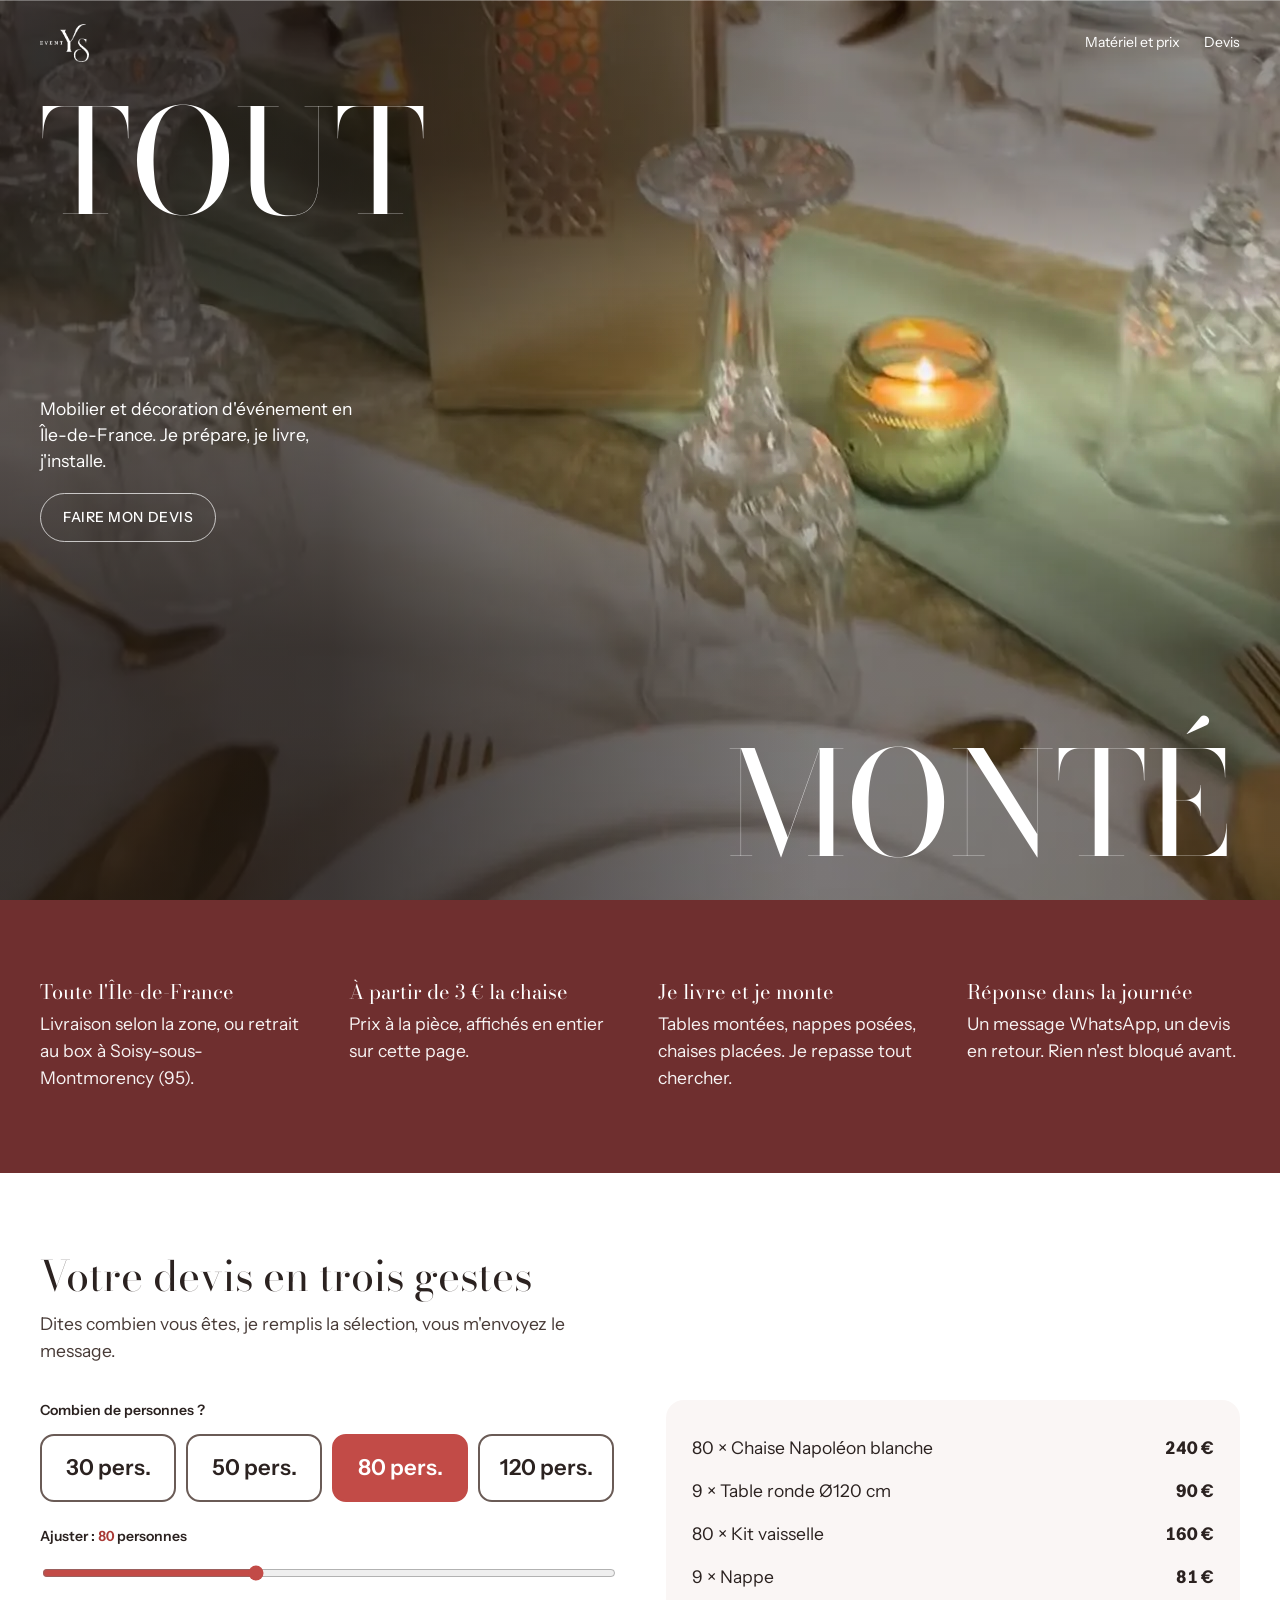
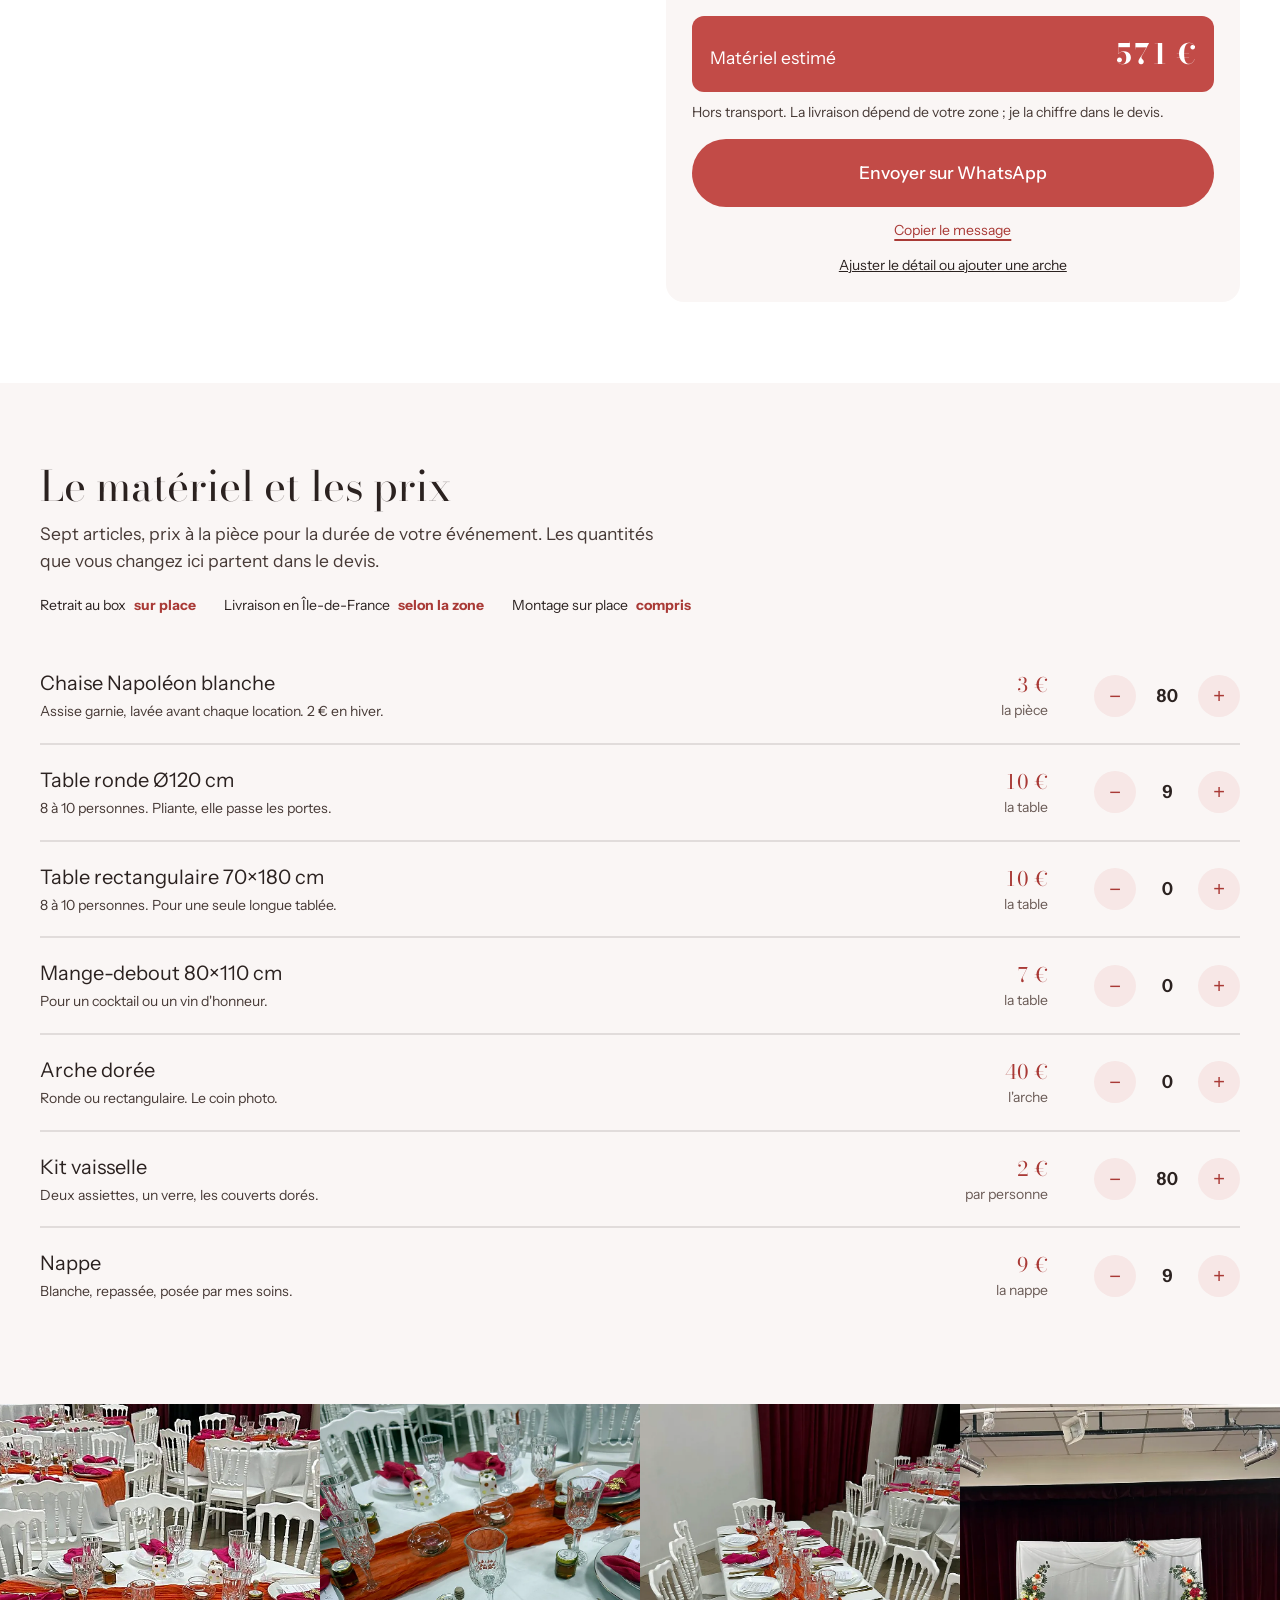
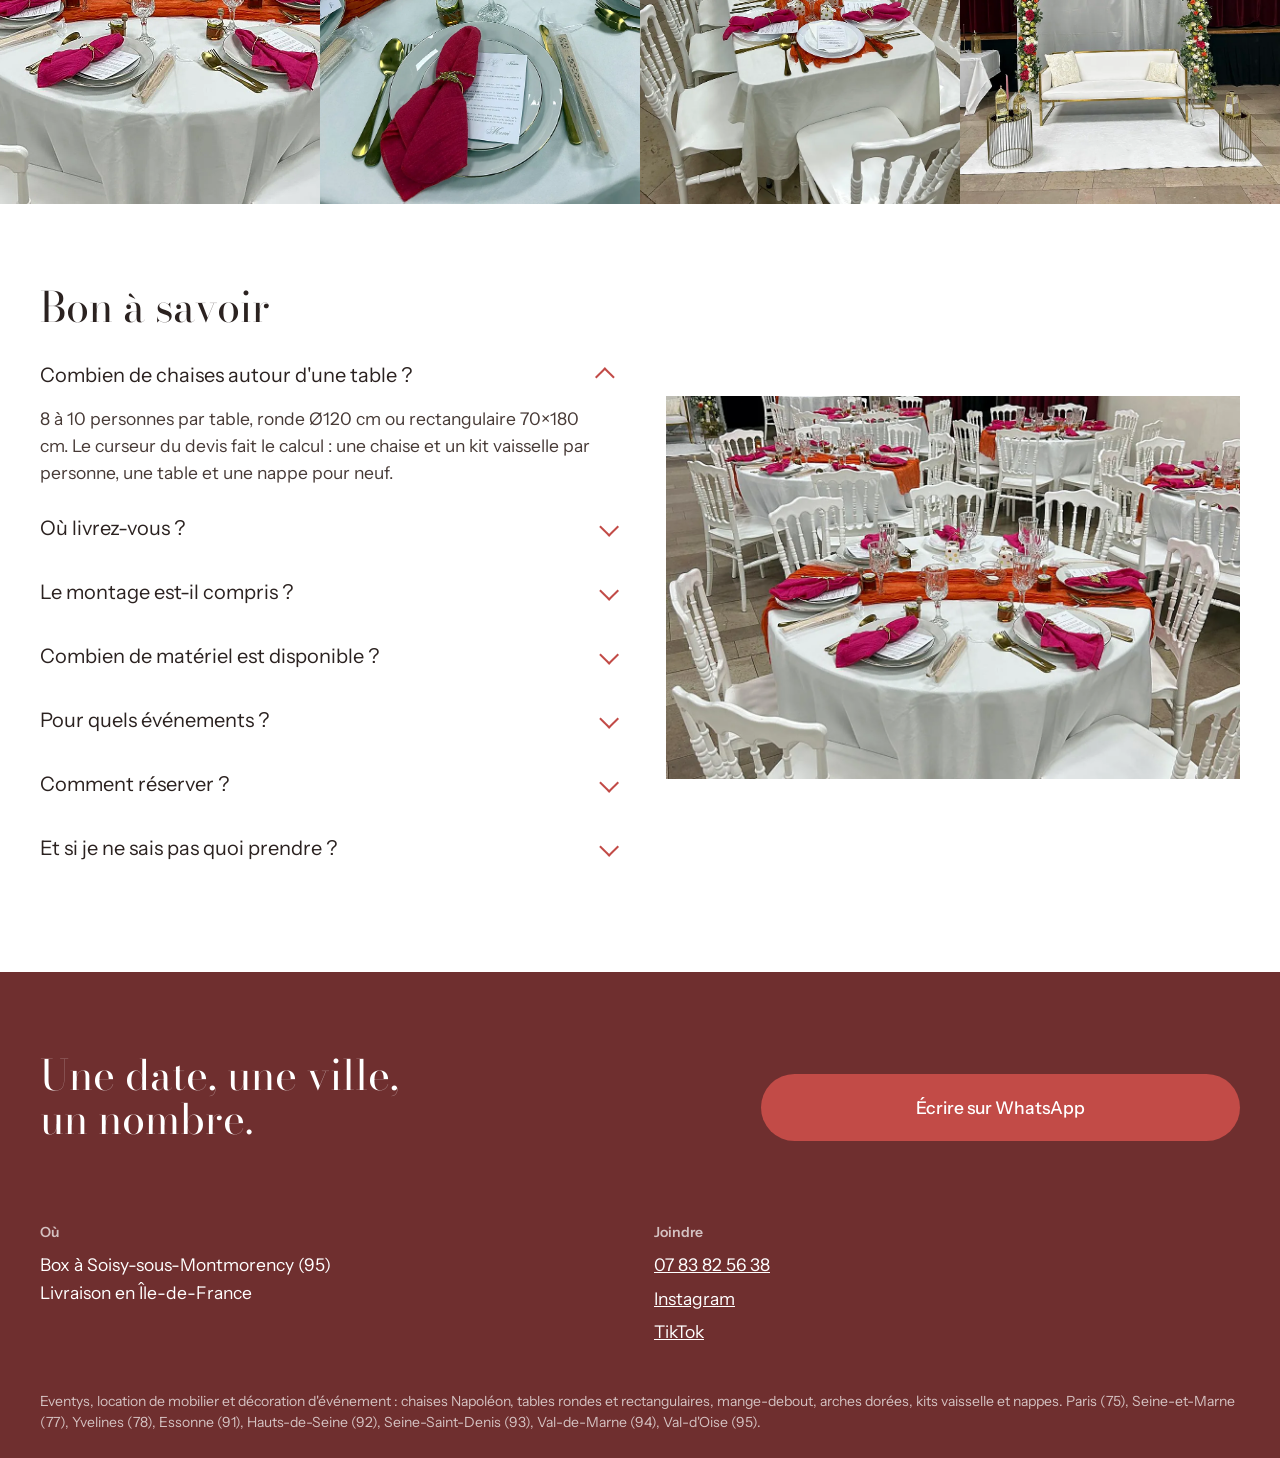
==== index.html @ 626e1d21 "Site vitrine Eventys : page unique, devis WhatsApp, referencement La page tient en six blocs : accro" ====
<!doctype html>
<html lang="fr">
<head>
<meta charset="utf-8">
<meta name="viewport" content="width=device-width, initial-scale=1, viewport-fit=cover">

<!-- ====================== RÉFÉRENCEMENT ======================
     Le titre et la description sont ce que Google affiche : le métier
     d'abord, la zone ensuite.
     L'URL du site (canonical, og:url, sitemap) est écrite par
     outils/referencement.py une fois le nom de domaine connu.
     =========================================================== -->
<title>Location de chaises, tables et arches en Île-de-France | Eventys</title>
<meta name="description" content="Chaises Napoléon dès 3 €, tables rondes et rectangulaires 10 €, arches dorées 40 €, vaisselle et nappes. Livraison, montage et reprise en Île-de-France. Devis sur WhatsApp en trois gestes.">
<meta name="robots" content="index, follow, max-image-preview:large, max-snippet:-1">
<meta name="author" content="Eventys">
<meta name="theme-color" content="#FFFFFF">
<link rel="icon" href="assets/img/logo.png">
<link rel="apple-touch-icon" href="assets/img/logo.png">

<!-- zone desservie, pour la recherche locale -->
<meta name="geo.region" content="FR-IDF">
<meta name="geo.placename" content="Soisy-sous-Montmorency, Île-de-France">

<!-- partage (WhatsApp, Instagram, Messenger) -->
<meta property="og:site_name" content="Eventys">
<meta property="og:locale" content="fr_FR">
<meta property="og:type" content="website">
<meta property="og:title" content="Location de mobilier d'événement en Île-de-France | Eventys">
<meta property="og:description" content="Chaises Napoléon dès 3 €, tables, arches dorées, vaisselle. Je prépare, je livre, j'installe.">
<meta property="og:image" content="assets/img/salle-fuchsia-1200.webp">
<meta property="og:image:width" content="1200">
<meta property="og:image:height" content="800">
<meta property="og:image:alt" content="Salle de réception dressée, tables rondes et chaises Napoléon blanches">
<meta name="twitter:card" content="summary_large_image">
<meta name="twitter:title" content="Location de mobilier d'événement en Île-de-France | Eventys">
<meta name="twitter:description" content="Chaises Napoléon dès 3 €, tables, arches dorées, vaisselle. Devis sur WhatsApp.">
<meta name="twitter:image" content="assets/img/salle-fuchsia-1200.webp">

<link rel="preconnect" href="https://fonts.googleapis.com">
<link rel="preconnect" href="https://fonts.gstatic.com" crossorigin>
<link rel="preload" as="image" href="assets/img/poster-hero-table.webp" fetchpriority="high">
<link href="https://fonts.googleapis.com/css2?family=Bodoni+Moda:ital,opsz,wght@0,6..96,400;0,6..96,500;1,6..96,400&family=Instrument+Sans:wght@400;500;600&display=swap" rel="stylesheet">
<link rel="stylesheet" href="assets/css/style.css">

<!-- ====================== DONNÉES STRUCTURÉES ======================
     C'est ce que lisent Google et les IA (ChatGPT, Perplexity, Claude)
     pour répondre « où louer des chaises en Île-de-France ».
     Tout ce qui est écrit ici est aussi visible sur la page : aucun prix
     ni aucune promesse qui n'existe pas ailleurs.
     ================================================================= -->
<script type="application/ld+json">
{
  "@context": "https://schema.org",
  "@graph": [
    {
      "@type": "LocalBusiness",
      "@id": "#eventys",
      "name": "Eventys",
      "description": "Location de mobilier et de décoration d'événement en Île-de-France : chaises Napoléon, tables rondes et rectangulaires, mange-debout, arches dorées, kits vaisselle et nappes. Livraison, montage sur place et reprise.",
      "image": "assets/img/salle-fuchsia-1200.webp",
      "logo": "assets/img/logo.png",
      "telephone": "+33783825638",
      "priceRange": "3 € - 40 €",
      "currenciesAccepted": "EUR",
      "address": {
        "@type": "PostalAddress",
        "addressLocality": "Soisy-sous-Montmorency",
        "postalCode": "95230",
        "addressRegion": "Île-de-France",
        "addressCountry": "FR"
      },
      "areaServed": [
        { "@type": "AdministrativeArea", "name": "Île-de-France" },
        { "@type": "City", "name": "Paris" },
        { "@type": "AdministrativeArea", "name": "Val-d'Oise" },
        { "@type": "AdministrativeArea", "name": "Seine-Saint-Denis" },
        { "@type": "AdministrativeArea", "name": "Hauts-de-Seine" },
        { "@type": "AdministrativeArea", "name": "Val-de-Marne" },
        { "@type": "AdministrativeArea", "name": "Seine-et-Marne" },
        { "@type": "AdministrativeArea", "name": "Yvelines" },
        { "@type": "AdministrativeArea", "name": "Essonne" }
      ],
      "sameAs": [
        "https://www.instagram.com/eventys.paris/",
        "https://www.tiktok.com/@eventys.paris"
      ],
      "makesOffer": [
        { "@type": "Offer", "businessFunction": "http://purl.org/goodrelations/v1#LeaseOut",
          "itemOffered": { "@type": "Product", "name": "Chaise Napoléon blanche" },
          "price": "3", "priceCurrency": "EUR",
          "description": "Prix à la pièce pour la durée de l'événement. 2 € en hiver." },
        { "@type": "Offer", "businessFunction": "http://purl.org/goodrelations/v1#LeaseOut",
          "itemOffered": { "@type": "Product", "name": "Table ronde Ø120 cm, 8 à 10 personnes" },
          "price": "10", "priceCurrency": "EUR" },
        { "@type": "Offer", "businessFunction": "http://purl.org/goodrelations/v1#LeaseOut",
          "itemOffered": { "@type": "Product", "name": "Table rectangulaire 70x180 cm, 8 à 10 personnes" },
          "price": "10", "priceCurrency": "EUR" },
        { "@type": "Offer", "businessFunction": "http://purl.org/goodrelations/v1#LeaseOut",
          "itemOffered": { "@type": "Product", "name": "Mange-debout 80x110 cm" },
          "price": "7", "priceCurrency": "EUR" },
        { "@type": "Offer", "businessFunction": "http://purl.org/goodrelations/v1#LeaseOut",
          "itemOffered": { "@type": "Product", "name": "Arche dorée, ronde ou rectangulaire" },
          "price": "40", "priceCurrency": "EUR" },
        { "@type": "Offer", "businessFunction": "http://purl.org/goodrelations/v1#LeaseOut",
          "itemOffered": { "@type": "Product", "name": "Kit vaisselle : deux assiettes, un verre, les couverts dorés" },
          "price": "2", "priceCurrency": "EUR", "description": "Par personne." },
        { "@type": "Offer", "businessFunction": "http://purl.org/goodrelations/v1#LeaseOut",
          "itemOffered": { "@type": "Product", "name": "Nappe blanche" },
          "price": "9", "priceCurrency": "EUR" }
      ]
    },
    {
      "@type": "Service",
      "name": "Location de mobilier d'événement avec livraison et montage",
      "serviceType": "Location de mobilier et décoration d'événement",
      "provider": { "@id": "#eventys" },
      "areaServed": { "@type": "AdministrativeArea", "name": "Île-de-France" },
      "audience": { "@type": "Audience", "audienceType": "Particuliers organisant un mariage, un anniversaire, des fiançailles, un baptême, un iftar ou une fête de famille" }
    },
    {
      "@type": "FAQPage",
      "mainEntity": [
        { "@type": "Question", "name": "Combien de chaises autour d'une table ?",
          "acceptedAnswer": { "@type": "Answer", "text": "8 à 10 personnes par table, ronde Ø120 cm ou rectangulaire 70x180 cm. Le curseur du devis fait le calcul : une chaise et un kit vaisselle par personne, une table et une nappe pour neuf." } },
        { "@type": "Question", "name": "Où livrez-vous ?",
          "acceptedAnswer": { "@type": "Answer", "text": "Dans toute l'Île-de-France : Paris (75), Seine-et-Marne (77), Yvelines (78), Essonne (91), Hauts-de-Seine (92), Seine-Saint-Denis (93), Val-de-Marne (94) et Val-d'Oise (95). Le tarif dépend de la zone et il est chiffré dans le devis. Le retrait est aussi possible au box, à Soisy-sous-Montmorency (95)." } },
        { "@type": "Question", "name": "Le montage est-il compris ?",
          "acceptedAnswer": { "@type": "Answer", "text": "Oui. Les tables sont montées, les nappes posées, les chaises placées. Je repasse tout chercher après l'événement." } },
        { "@type": "Question", "name": "Combien de matériel est disponible ?",
          "acceptedAnswer": { "@type": "Answer", "text": "100 chaises Napoléon blanches, 10 tables rectangulaires, 8 tables rondes, 2 arches dorées et 75 kits vaisselle." } },
        { "@type": "Question", "name": "Comment réserver ?",
          "acceptedAnswer": { "@type": "Answer", "text": "Vous composez votre sélection sur cette page, vous l'envoyez sur WhatsApp avec votre date et votre ville, et je renvoie le devis. Rien n'est bloqué avant votre accord." } },
        { "@type": "Question", "name": "Pour quels événements ?",
          "acceptedAnswer": { "@type": "Answer", "text": "Mariages, fiançailles, anniversaires, baptêmes, iftar du Ramadan et Aïd, repas de Noël et fêtes de famille." } },
        { "@type": "Question", "name": "Et si je ne sais pas quoi prendre ?",
          "acceptedAnswer": { "@type": "Answer", "text": "Donnez le nombre de personnes et la date : j'ajuste la sélection avec vous sur WhatsApp." } }
      ]
    }
  ]
}
</script>
</head>
<body>

<a class="saute" href="#devis">Aller au devis</a>

<!-- ======================= BARRE HAUTE ======================= -->
<header class="barre-haute" id="barre-haute">
  <a class="barre-haute__logo" href="#accueil"><img src="assets/img/logo.png" alt="Eventys" width="92" height="39"></a>
  <nav aria-label="Principale">
    <a href="#materiel">Matériel et prix</a>
  </nav>
  <a class="bouton bouton--petit" href="#devis">Mon devis</a>
</header>

<!-- ======================= 1. ACCROCHE ======================= -->
<section class="hero" id="accueil">
  <video class="hero__media" autoplay muted loop playsinline preload="metadata"
         poster="assets/img/poster-hero-table.webp"></video>
  <div class="hero__scrim" aria-hidden="true"></div>

  <nav class="hero__nav" aria-label="Raccourcis">
    <img class="hero__logo" src="assets/img/logo.png" alt="Eventys" width="110" height="46">
    <a href="#materiel">Matériel et prix</a>
    <a href="#devis">Devis</a>
  </nav>

  <h1 class="hero__title">
    <span class="masque"><span class="masque__l" style="--d:0ms">TOUT</span></span>
    <span class="masque"><span class="masque__l" style="--d:110ms">MONTÉ</span></span>
    <span class="lu-seul">Location de chaises, tables et arches pour votre événement en Île-de-France</span>
  </h1>

  <div class="hero__dit">
    <p>Mobilier et décoration d'événement en Île-de-France.
      Je prépare, je livre, j'installe.</p>
    <a class="bouton bouton--fin" href="#devis">Faire mon devis</a>
  </div>
</section>

<main>

<!-- ======================= 2. L'ESSENTIEL =======================
     Ce qui est écrit ici en dur est ce que lisent les robots qui
     n'exécutent pas le JavaScript (c'est le cas de plusieurs robots
     d'IA). app.js le réécrit à l'identique depuis donnees.js.
     ============================================================== -->
<section class="essentiel" aria-label="L'essentiel">
  <ul id="essentiel">
    <li class="entre"><h2>Toute l'Île-de-France</h2><p>Livraison selon la zone, ou retrait au box à Soisy-sous-Montmorency (95).</p></li>
    <li class="entre"><h2>À partir de 3 € la chaise</h2><p>Prix à la pièce, affichés en entier sur cette page.</p></li>
    <li class="entre"><h2>Je livre et je monte</h2><p>Tables montées, nappes posées, chaises placées. Je repasse tout chercher.</p></li>
    <li class="entre"><h2>Réponse dans la journée</h2><p>Un message WhatsApp, un devis en retour. Rien n'est bloqué avant.</p></li>
  </ul>
</section>

<!-- ======================= 3. LE DEVIS ======================= -->
<section class="devis" id="devis">
  <div class="devis__tete">
    <h2>Votre devis en trois gestes</h2>
    <p>Dites combien vous êtes, je remplis la sélection, vous m'envoyez le message.</p>
  </div>

  <div class="devis__corps">
    <div class="devis__geste">
      <span class="label">Combien de personnes&nbsp;?</span>
      <div class="tailles" id="tailles"></div>
      <label class="curseur" for="invites">
        Ajuster&nbsp;: <output id="invites-valeur">80</output> personnes
        <input type="range" id="invites" min="10" max="200" step="5" value="80">
      </label>
    </div>

    <div class="devis__recap">
      <ul class="recap__lignes" id="recap-lignes"></ul>
      <div class="recap__total">
        <span>Matériel estimé</span>
        <strong id="total">0 €</strong>
      </div>
      <p class="recap__note">Hors transport. La livraison dépend de votre zone&nbsp;;
        je la chiffre dans le devis.</p>
      <a class="bouton bouton--wa" id="envoyer" href="#" target="_blank" rel="noopener">Envoyer sur WhatsApp</a>
      <button type="button" class="lien lien--centre" id="copier" hidden>Copier le message</button>
      <p class="devis__ajuster"><a href="#materiel">Ajuster le détail ou ajouter une arche</a></p>
    </div>
  </div>
</section>

<!-- ======================= 4. MATÉRIEL ET PRIX ======================= -->
<section class="materiel" id="materiel">
  <div class="materiel__tete">
    <h2>Le matériel et les prix</h2>
    <p>Sept articles, prix à la pièce pour la durée de votre événement.
      Les quantités que vous changez ici partent dans le devis.</p>
    <ul class="services" id="services">
      <li><span>Retrait au box</span><b>sur place</b></li>
      <li><span>Livraison en Île-de-France</span><b>selon la zone</b></li>
      <li><span>Montage sur place</span><b>compris</b></li>
    </ul>
  </div>

  <ul class="liste" id="liste-materiel">
    <li class="ligne entre"><span class="ligne__nom">Chaise Napoléon blanche<i>Assise garnie, lavée avant chaque location. 2 € en hiver.</i></span><span class="ligne__prix">3 €<i>la pièce</i></span></li>
    <li class="ligne entre"><span class="ligne__nom">Table ronde Ø120 cm<i>8 à 10 personnes. Pliante, elle passe les portes.</i></span><span class="ligne__prix">10 €<i>la table</i></span></li>
    <li class="ligne entre"><span class="ligne__nom">Table rectangulaire 70×180 cm<i>8 à 10 personnes. Pour une seule longue tablée.</i></span><span class="ligne__prix">10 €<i>la table</i></span></li>
    <li class="ligne entre"><span class="ligne__nom">Mange-debout 80×110 cm<i>Pour un cocktail ou un vin d'honneur.</i></span><span class="ligne__prix">7 €<i>la table</i></span></li>
    <li class="ligne entre"><span class="ligne__nom">Arche dorée<i>Ronde ou rectangulaire. Le coin photo.</i></span><span class="ligne__prix">40 €<i>l'arche</i></span></li>
    <li class="ligne entre"><span class="ligne__nom">Kit vaisselle<i>Deux assiettes, un verre, les couverts dorés.</i></span><span class="ligne__prix">2 €<i>par personne</i></span></li>
    <li class="ligne entre"><span class="ligne__nom">Nappe<i>Blanche, repassée, posée par mes soins.</i></span><span class="ligne__prix">9 €<i>la nappe</i></span></li>
  </ul>
</section>

<!-- ======================= 5. LA BANDE ======================= -->
<section class="bande" aria-label="Le matériel en situation">
  <div class="bande__images" id="bande"><!-- rempli par app.js --></div>
</section>

<!-- ======================= 6. BON À SAVOIR ======================= -->
<section class="questions" id="questions">
  <div class="questions__texte">
    <h2>Bon à savoir</h2>
    <div class="accordeon">
      <details open>
        <summary>Combien de chaises autour d'une table&nbsp;?</summary>
        <p>8 à 10 personnes par table, ronde Ø120 cm ou rectangulaire 70×180 cm.
          Le curseur du devis fait le calcul&nbsp;: une chaise et un kit vaisselle
          par personne, une table et une nappe pour neuf.</p>
      </details>
      <details>
        <summary>Où livrez-vous&nbsp;?</summary>
        <p>Dans toute l'Île-de-France&nbsp;: Paris (75), Seine-et-Marne (77),
          Yvelines (78), Essonne (91), Hauts-de-Seine (92), Seine-Saint-Denis (93),
          Val-de-Marne (94) et Val-d'Oise (95). Le tarif dépend de la zone, je le
          chiffre dans le devis. Vous pouvez aussi venir chercher au box, à
          Soisy-sous-Montmorency (95).</p>
      </details>
      <details>
        <summary>Le montage est-il compris&nbsp;?</summary>
        <p>Oui. Tables montées, nappes posées, chaises placées. Je repasse tout
          chercher après l'événement.</p>
      </details>
      <details>
        <summary>Combien de matériel est disponible&nbsp;?</summary>
        <p>100 chaises Napoléon blanches, 10 tables rectangulaires, 8 tables
          rondes, 2 arches dorées et 75 kits vaisselle.</p>
      </details>
      <details>
        <summary>Pour quels événements&nbsp;?</summary>
        <p>Mariages, fiançailles, anniversaires, baptêmes, iftar du Ramadan et
          Aïd, repas de Noël et fêtes de famille.</p>
      </details>
      <details>
        <summary>Comment réserver&nbsp;?</summary>
        <p>Vous composez votre sélection sur cette page, vous l'envoyez sur
          WhatsApp avec votre date et votre ville, et je renvoie le devis. Rien
          n'est bloqué avant votre accord.</p>
      </details>
      <details>
        <summary>Et si je ne sais pas quoi prendre&nbsp;?</summary>
        <p>Donnez-moi le nombre de personnes et la date&nbsp;: j'ajuste avec vous
          sur WhatsApp.</p>
      </details>
    </div>
  </div>

  <img class="questions__photo" src="assets/img/salle-fuchsia-1200.webp"
       alt="Salle de réception entièrement dressée, tables rondes et chaises Napoléon"
       loading="lazy" width="1200" height="800">
</section>

</main>

<!-- ======================= 7. CONTACT ======================= -->
<footer class="pied" id="contact">
  <div class="pied__mot">
    <h2>Une date, une ville, un nombre.</h2>
    <a class="bouton bouton--wa" id="wa-pied" href="#" target="_blank" rel="noopener">Écrire sur WhatsApp</a>
  </div>

  <div class="pied__infos">
    <div>
      <span>Où</span>
      <p>Box à Soisy-sous-Montmorency (95)<br>Livraison en Île-de-France</p>
    </div>
    <div>
      <span>Joindre</span>
      <a href="tel:+33783825638">07 83 82 56 38</a>
      <a href="https://www.instagram.com/eventys.paris/" target="_blank" rel="noopener">Instagram</a>
      <a href="https://www.tiktok.com/@eventys.paris" target="_blank" rel="noopener">TikTok</a>
    </div>
  </div>

  <p class="pied__legal">Eventys, location de mobilier et décoration d'événement&nbsp;:
    chaises Napoléon, tables rondes et rectangulaires, mange-debout, arches dorées,
    kits vaisselle et nappes. Paris (75), Seine-et-Marne (77), Yvelines (78),
    Essonne (91), Hauts-de-Seine (92), Seine-Saint-Denis (93), Val-de-Marne (94),
    Val-d'Oise (95).</p>
</footer>

<script src="assets/js/donnees.js"></script>
<script src="assets/js/app.js"></script>
</body>
</html>
---- assets/css/style.css ----
/* =====================================================================
   EVENTYS — feuille de style unique.

   Charte reprise des affiches de Yanis : crème, bordeaux, rouge
   terracotta, titres en Didone (Bodoni Moda à l'écran, équivalent du
   Bodoni MT des vidéos).

   Refonte du 2026-10-22, après audit : cinq photos sur toute la page,
   un seul espacement de section, trois tailles de titre rapprochées,
   une seule liste de prix. Pas d'ombre, pas de coins arrondis, pas de
   filet, pas de dégradé (sauf le voile de l'accroche).
   ===================================================================== */

:root {
  /* Fond blanc franc, et l'accent pris sur le logo (le Y terracotta,
     #BF5755) plutôt que sur le bordeaux sombre : la page est plus claire
     et la couleur plus vive. Le bordeaux reste pour les deux bandes
     pleines, qui tiennent la page aux deux bouts. */
  --creme:      #FFFFFF;
  --creme-2:    #FAF6F5;
  --bordeaux:   #6F2F2F;
  --accent:     #C24B47;
  --accent-2:   #A93A36;
  --rouge:      #BF5755;
  --encre:      #2B2220;
  --encre-2:    #473A36;   /* texte secondaire, mais lisible */
  --encre-doux: #6A5B56;   /* étiquettes seulement */

  --marge: clamp(16px, 4vw, 40px);
  --bloc: clamp(56px, 9vh, 104px);   /* le SEUL espacement de section */
  --large: 1360px;

  --t1: clamp(3.6rem, 15vw, 9rem);    /* le titre de l'accroche */
  --t2: clamp(1.9rem, 3.4vw, 2.6rem); /* les titres de section */
  --t3: 1.25rem;                      /* sous-titres, noms d'article */
  --t4: 1.09375rem;                   /* le texte courant (17,5 px) */
  --t5: 0.875rem;                     /* légendes et étiquettes */

  --titre: "Bodoni Moda", "Bodoni MT", Didot, "Times New Roman", serif;
  --texte: "Instrument Sans", "Segoe UI", system-ui, sans-serif;
}

* { box-sizing: border-box; }

html { scroll-behavior: smooth; scroll-padding-top: 84px; }
@media (prefers-reduced-motion: reduce) { html { scroll-behavior: auto; } }

body {
  margin: 0;
  background: var(--creme);
  color: var(--encre);
  font-family: var(--texte);
  font-size: var(--t4);
  line-height: 1.55;
  -webkit-font-smoothing: antialiased;
  overflow-x: hidden;
}

h1, h2, h3 { font-family: var(--titre); font-weight: 400; margin: 0; }
h2 { font-size: var(--t2); line-height: 1.06; }
p { margin: 0 0 1em; }
img, video { display: block; max-width: 100%; }
a { color: inherit; }

.saute {
  position: absolute; left: -999px; top: 0; z-index: 99;
  background: var(--bordeaux); color: var(--creme); padding: 12px 18px;
}
.saute:focus { left: 0; }

/* lu par les lecteurs d'écran et les moteurs, invisible à l'œil :
   sert à dire en clair ce que le grand titre dit en deux mots. */
.lu-seul {
  position: absolute; width: 1px; height: 1px;  /* taste-skill-ignore : ce n'est pas un filet, c'est du texte cache */
  margin: -1px; padding: 0; border: 0;
  overflow: hidden; clip-path: inset(50%); white-space: nowrap;
}
:focus-visible { outline: 3px solid var(--rouge); outline-offset: 3px; }

/* ---------- briques communes ---------- */
.bouton {
  display: inline-block;
  background: var(--accent); color: #fff;
  font-family: var(--texte); font-size: var(--t4); font-weight: 500;
  padding: 16px 28px; border-radius: 999px;
  text-decoration: none; border: 0; cursor: pointer;
  transition: background .25s ease, transform .25s ease;
}
.bouton:hover { background: var(--accent-2); transform: translateY(-2px); }
.bouton--petit { padding: 11px 18px; font-size: var(--t5); }
/* sur la photo de l'accroche : un contour fin plutôt qu'un bloc plein */
.bouton--fin {
  background: transparent;
  border-radius: 999px;
  color: #fff;
  border: 1px solid rgba(255, 255, 255, .7);
  padding: 13px 22px;
  font-size: var(--t5);
  letter-spacing: .04em;
  text-transform: uppercase;
}
.bouton--fin:hover { background: #fff; color: var(--encre); border-color: #fff; }
.bouton--wa { display: block; width: 100%; text-align: center; padding: 20px 26px; }

.lien {
  background: none; border: 0; padding: 0;
  font-family: var(--texte); font-size: var(--t5); color: var(--accent-2);
  text-decoration: underline; text-underline-offset: 4px;
  text-decoration-thickness: 2px; cursor: pointer;
}
.lien:hover { color: var(--accent); }
.lien--centre { display: block; margin: 14px auto 0; }

.carre {
  width: 48px; height: 48px; flex: 0 0 48px;
  background: var(--accent); color: #fff;
  border: 0; font-size: var(--t3); cursor: pointer;
  transition: background .2s ease;
}
.carre:hover { background: var(--accent-2); }

.label {
  display: block; font-size: var(--t5); font-weight: 600;
  margin-bottom: 12px;
}

/* entrées au défilement */
.entre { opacity: 0; transform: translateY(14px); transition: opacity .6s ease, transform .6s ease; }
.est-entre { opacity: 1; transform: none; }
@media (prefers-reduced-motion: reduce) {
  .entre { opacity: 1; transform: none; transition: none; }
}
body.tout-visible .entre { opacity: 1; transform: none; transition: none; }

/* =====================================================================
   BARRE HAUTE
   ===================================================================== */
.barre-haute {
  position: fixed; top: 0; left: 0; right: 0; z-index: 50;
  display: flex; align-items: center; gap: 24px;
  padding: 12px var(--marge);
  background: var(--creme);
  transform: translateY(-100%);
  transition: transform .4s ease;
}
.barre-haute.est-visible { transform: none; }
.barre-haute__logo { margin-right: auto; display: block; }
.barre-haute__logo img { height: 32px; width: auto; }
.barre-haute nav a { font-size: var(--t5); text-decoration: none; }
.barre-haute nav a:hover { color: var(--accent-2); text-decoration: underline; text-underline-offset: 5px; }

/* =====================================================================
   1. ACCROCHE
   ===================================================================== */
.hero {
  position: relative;
  height: 100svh;
  display: grid;
  grid-template-rows: auto 1fr auto;
  padding: 24px var(--marge);
  overflow: hidden;
  color: #fff;
}
/* La vidéo est plus haute que l'accroche : c'est cette réserve qui lui
   permet de glisser sans jamais découvrir le bas du cadre (la barre grise
   qu'on voyait en défilant). */
.hero__media {
  position: absolute; left: 0; right: 0; top: -9%;
  width: 100%; height: 118%;
  object-fit: cover;
  transform: translateY(calc(var(--glisse, 0px) * -1));
  z-index: 0;
}
.hero__scrim {
  position: absolute; inset: 0; z-index: 1;
  /* taste-skill-ignore : voile neutre sous le titre, seule exception admise */
  background:
    linear-gradient(to right, rgba(18,12,11,.62) 0 26%, rgba(18,12,11,0) 64%), /* taste-skill-ignore */
    linear-gradient(to bottom, rgba(18,12,11,.42) 0 18%, rgba(18,12,11,0) 42%), /* taste-skill-ignore */
    linear-gradient(to top, rgba(18,12,11,.5) 0 28%, rgba(18,12,11,0) 56%); /* taste-skill-ignore */
}
.hero__nav, .hero__dit { position: relative; z-index: 2; }

.hero__nav {
  grid-row: 1;
  display: flex; align-items: center; gap: 24px;
  justify-content: flex-end;
  font-size: var(--t5);
}
.hero__nav a { text-decoration: none; }
.hero__nav a:hover { text-decoration: underline; text-underline-offset: 5px; }
.hero__logo { height: 38px; width: auto; margin-right: auto; flex: 0 0 auto; filter: brightness(0) invert(1); }

/* le titre occupe la hauteur de l'accroche : une ligne en haut, une en bas */
.hero__title {
  position: absolute;
  inset: 24px var(--marge);
  z-index: 2;
  display: grid; grid-template-rows: auto 1fr auto;
  margin: 0;
  font-size: var(--t1); line-height: .9;
  pointer-events: none;
}
.masque {
  display: block;
  overflow: hidden;      /* c'est lui qui masque la ligne avant qu'elle monte */
  font-size: var(--t1); line-height: 1;
  /* sans cette marge intérieure, le masque coupe l'accent de MONTÉ */
  padding-top: .14em; margin-top: -.14em;
  font-family: var(--titre);
}
.masque:nth-of-type(1) { grid-row: 1; align-self: start; margin-top: 46px; }
.masque:nth-of-type(2) { grid-row: 3; justify-self: end; padding-right: .06em; }
.masque__l {
  display: block;
  transform: translateY(105%);
  transition: transform .9s cubic-bezier(.16,.84,.24,1);
  transition-delay: var(--d, 0ms);
}
.pret .masque__l { transform: translateY(0); }
@media (prefers-reduced-motion: reduce) { .masque__l { transform: none; transition: none; } }

/* pas de cadre sur la photo : le texte s'appuie sur le voile du bord gauche,
   qui descend du haut vers le bas de l'image. */
.hero__dit {
  grid-row: 2; align-self: center;
  justify-self: start;
  max-width: 27ch;
}
.hero__dit p { font-size: var(--t4); line-height: 1.5; margin-bottom: 18px; }
.hero__dit strong { font-weight: 600; }

@media (max-width: 899px) {
  /* sur téléphone le texte passe en bas, sur la nappe blanche :
     le voile du bas doit être nettement plus appuyé. */
  .hero__scrim {
    background:
      linear-gradient(to top, rgba(18,12,11,.72) 0 34%, rgba(18,12,11,0) 62%), /* taste-skill-ignore */
      linear-gradient(to bottom, rgba(18,12,11,.46) 0 20%, rgba(18,12,11,0) 46%); /* taste-skill-ignore */
  }
  /* sur téléphone, le titre reste d'un bloc, dans le flux, au-dessus du texte */
  .hero {
    height: auto; min-height: 100svh; padding-bottom: 32px;
    display: flex; flex-direction: column;
  }
  .hero__dit { margin-top: auto; }
  .hero__title {
    position: static; display: block; margin: 36px 0 0;
    font-size: var(--t1);
  }
  .masque:nth-of-type(1) { margin-top: 0; }
  .masque:nth-of-type(2) { justify-self: start; padding-right: 0; }
  .hero__dit { max-width: 100%; align-self: end; }
  .hero__nav { gap: 14px; }
  .hero__logo { height: 28px; }
}

/* =====================================================================
   2. L'ESSENTIEL
   ===================================================================== */
.essentiel {
  background: var(--bordeaux); color: var(--creme);
  padding: var(--bloc) var(--marge);
}
.essentiel ul {
  list-style: none; margin: 0 auto; padding: 0;
  max-width: var(--large);
  display: grid; grid-template-columns: repeat(4, 1fr); gap: 36px;
}
.essentiel h2 { font-size: var(--t3); margin-bottom: 8px; }
.essentiel p { font-size: var(--t4); margin: 0; opacity: .94; }

@media (max-width: 899px) { .essentiel ul { grid-template-columns: 1fr 1fr; gap: 26px; } }
@media (max-width: 559px) { .essentiel ul { grid-template-columns: 1fr; gap: 20px; } }

/* =====================================================================
   3. LE DEVIS — trois gestes, en haut de page
   ===================================================================== */
.devis { padding: var(--bloc) var(--marge); }
.devis__tete { max-width: var(--large); margin: 0 auto 36px; }
.devis__tete p { color: var(--encre-2); max-width: 46ch; margin: 12px 0 0; }

.devis__corps {
  max-width: var(--large); margin: 0 auto;
  display: grid; grid-template-columns: 1fr 1fr; gap: clamp(28px, 4vw, 64px);
  align-items: start;
}

.tailles { display: grid; grid-template-columns: repeat(4, 1fr); gap: 10px; }
.taille {
  background: transparent; border: 2px solid var(--encre-doux); color: var(--encre);
  border-radius: 14px;
  font-family: var(--texte); font-size: 1.375rem; font-weight: 600; line-height: 1.1;
  padding: 20px 8px; cursor: pointer;
  transition: background .2s ease, border-color .2s ease, color .2s ease;
}
.taille:hover { border-color: var(--accent); }
.taille.est-choisi { background: var(--accent); border-color: var(--accent); color: #fff; }

.curseur { display: block; margin-top: 24px; font-size: var(--t5); font-weight: 600; }
.curseur output { font-variant-numeric: tabular-nums; color: var(--accent-2); }
.curseur input[type="range"] {
  display: block; width: 100%; margin-top: 10px;
  accent-color: var(--accent); height: 32px;
}

.devis__recap { background: var(--creme-2); border-radius: 18px; padding: 26px; }
.recap__lignes { list-style: none; margin: 0 0 18px; padding: 0; }
.recap__lignes li {
  display: flex; justify-content: space-between; gap: 16px;
  padding: 8px 0; font-size: var(--t4);
}
.recap__lignes b { font-variant-numeric: tabular-nums; white-space: nowrap; }
.recap__vide { color: var(--encre-2); }
.recap__total {
  display: flex; justify-content: space-between; align-items: baseline;
  background: var(--accent); color: #fff; padding: 16px 18px; border-radius: 12px;
}
.recap__total strong { font-family: var(--titre); font-size: 1.75rem; font-variant-numeric: tabular-nums; }
.recap__note { font-size: var(--t5); color: var(--encre-2); margin: 10px 0 16px; }
.devis__ajuster { margin: 16px 0 0; font-size: var(--t5); text-align: center; }

@media (max-width: 899px) {
  .devis__corps { grid-template-columns: 1fr; }
  .tailles { grid-template-columns: 1fr 1fr; }
}

/* =====================================================================
   4. MATÉRIEL ET PRIX — la seule liste de la page
   ===================================================================== */
.materiel { padding: var(--bloc) var(--marge); background: var(--creme-2); }
.materiel__tete { max-width: var(--large); margin: 0 auto 32px; }
.materiel__tete p { color: var(--encre-2); max-width: 52ch; margin: 12px 0 20px; }

.services {
  list-style: none; margin: 0; padding: 0;
  display: flex; flex-wrap: wrap; gap: 8px 28px;
}
.services li { display: flex; gap: 8px; font-size: var(--t5); }
.services b { color: var(--accent-2); }

.liste { list-style: none; margin: 0 auto; padding: 0; max-width: var(--large); }
.ligne {
  display: grid;
  grid-template-columns: 1fr auto 168px;
  gap: 24px; align-items: center;
  padding: 20px 0;
}
.ligne + .ligne { border-top: 2px solid rgba(43, 34, 32, .12); } /* taste-skill-ignore : séparateur de tableau de prix */
.ligne__nom { font-size: var(--t3); }
.ligne__nom i {
  display: block; font-style: normal; font-size: var(--t5);
  color: var(--encre-2); margin-top: 2px;
}
.ligne__prix {
  font-family: var(--titre); font-size: var(--t3); color: var(--accent-2);
  font-variant-numeric: tabular-nums; text-align: right; white-space: nowrap;
}
.ligne__prix i {
  display: block; font-family: var(--texte); font-style: normal;
  font-size: var(--t5); color: var(--encre-doux);
}
.compteur { display: flex; align-items: center; gap: 4px; justify-content: flex-end; }
/* deux ronds doux, et le chiffre posé entre les deux, sans case */
.rond {
  width: 42px; height: 42px; flex: 0 0 42px;
  border: 0; border-radius: 50%;
  background: #F7E7E6; color: var(--accent-2);
  font-size: 1.25rem; line-height: 1; cursor: pointer;
  transition: background .2s ease, color .2s ease;
}
.rond:hover { background: var(--accent); color: #fff; }
.compteur input {
  width: 54px; height: 42px; text-align: center;
  border: 0; background: transparent;
  font-family: var(--texte); font-size: 1.125rem; font-weight: 600;
  color: var(--encre); font-variant-numeric: tabular-nums;
  appearance: textfield; -moz-appearance: textfield;
}
.compteur input::-webkit-outer-spin-button,
.compteur input::-webkit-inner-spin-button { appearance: none; margin: 0; }

@media (max-width: 699px) {
  .ligne { grid-template-columns: 1fr auto; gap: 12px 16px; }
  .compteur { grid-column: 1 / -1; justify-content: flex-start; }
}

/* =====================================================================
   5. LA BANDE — quatre images au même format, bord à bord
   ===================================================================== */
.bande__images { display: grid; grid-template-columns: repeat(4, 1fr); }
.tuile { position: relative; aspect-ratio: 4 / 5; overflow: hidden; background: var(--creme-2); }
.tuile img {
  position: absolute; inset: 0;
  width: 100%; height: 100%; object-fit: cover;
  opacity: 0; transition: opacity 1.1s ease;
}
.tuile img.est-dessus { opacity: 1; }
@media (prefers-reduced-motion: reduce) { .tuile img { transition: none; } }

@media (max-width: 699px) { .bande__images { grid-template-columns: 1fr 1fr; } }

/* =====================================================================
   6. BON À SAVOIR
   ===================================================================== */
.questions {
  display: grid; grid-template-columns: 1fr 1fr; gap: clamp(28px, 4vw, 64px);
  padding: var(--bloc) var(--marge);
  max-width: var(--large); margin: 0 auto;
  align-items: center;
}
.questions__texte h2 { margin-bottom: 24px; }
.accordeon details { margin-bottom: 20px; }
.accordeon summary {
  font-size: var(--t3); cursor: pointer; list-style: none;
  display: flex; justify-content: space-between; gap: 16px; align-items: center;
  min-height: 44px;
}
.accordeon summary::-webkit-details-marker { display: none; }
.accordeon summary::after {
  content: ""; width: 12px; height: 12px; flex: 0 0 12px;
  border-right: 2px solid var(--accent); border-bottom: 2px solid var(--accent);
  transform: rotate(45deg) translateY(-3px);
  transition: transform .25s ease;
}
.accordeon details[open] summary::after { transform: rotate(-135deg) translateY(-3px); }
.accordeon p { font-size: var(--t4); color: var(--encre-2); margin: 8px 0 0; max-width: 46ch; }
.questions__photo { width: 100%; height: auto; }

@media (max-width: 899px) {
  .questions { grid-template-columns: 1fr; }
  .questions__photo { order: -1; }
}

/* =====================================================================
   7. CONTACT
   ===================================================================== */
.pied {
  background: var(--bordeaux); color: var(--creme);
  padding: var(--bloc) var(--marge) 24px;
}
.pied__mot {
  max-width: var(--large); margin: 0 auto;
  display: grid; grid-template-columns: 1.4fr 1fr; gap: clamp(24px, 4vw, 72px);
  align-items: end;
}
.pied__mot h2 { max-width: 14ch; }
.pied__mot p { margin: 0; opacity: .94; }

.pied__infos {
  max-width: var(--large); margin: var(--bloc) auto 0;
  display: grid; grid-template-columns: repeat(2, 1fr); gap: 28px;
}
.pied__infos span {
  display: block; font-size: var(--t5); font-weight: 600; opacity: .7; margin-bottom: 8px;
}
.pied__infos a { display: block; font-size: var(--t4); margin-bottom: 6px; }
.pied__infos a:hover { color: #F0D9D9; }
.pied__infos p { font-size: var(--t4); margin: 0; }
.pied__legal { max-width: var(--large); margin: 40px auto 0; font-size: var(--t5); opacity: .7; }

@media (max-width: 899px) {
  .pied__mot { grid-template-columns: 1fr; align-items: start; gap: 20px; }
}
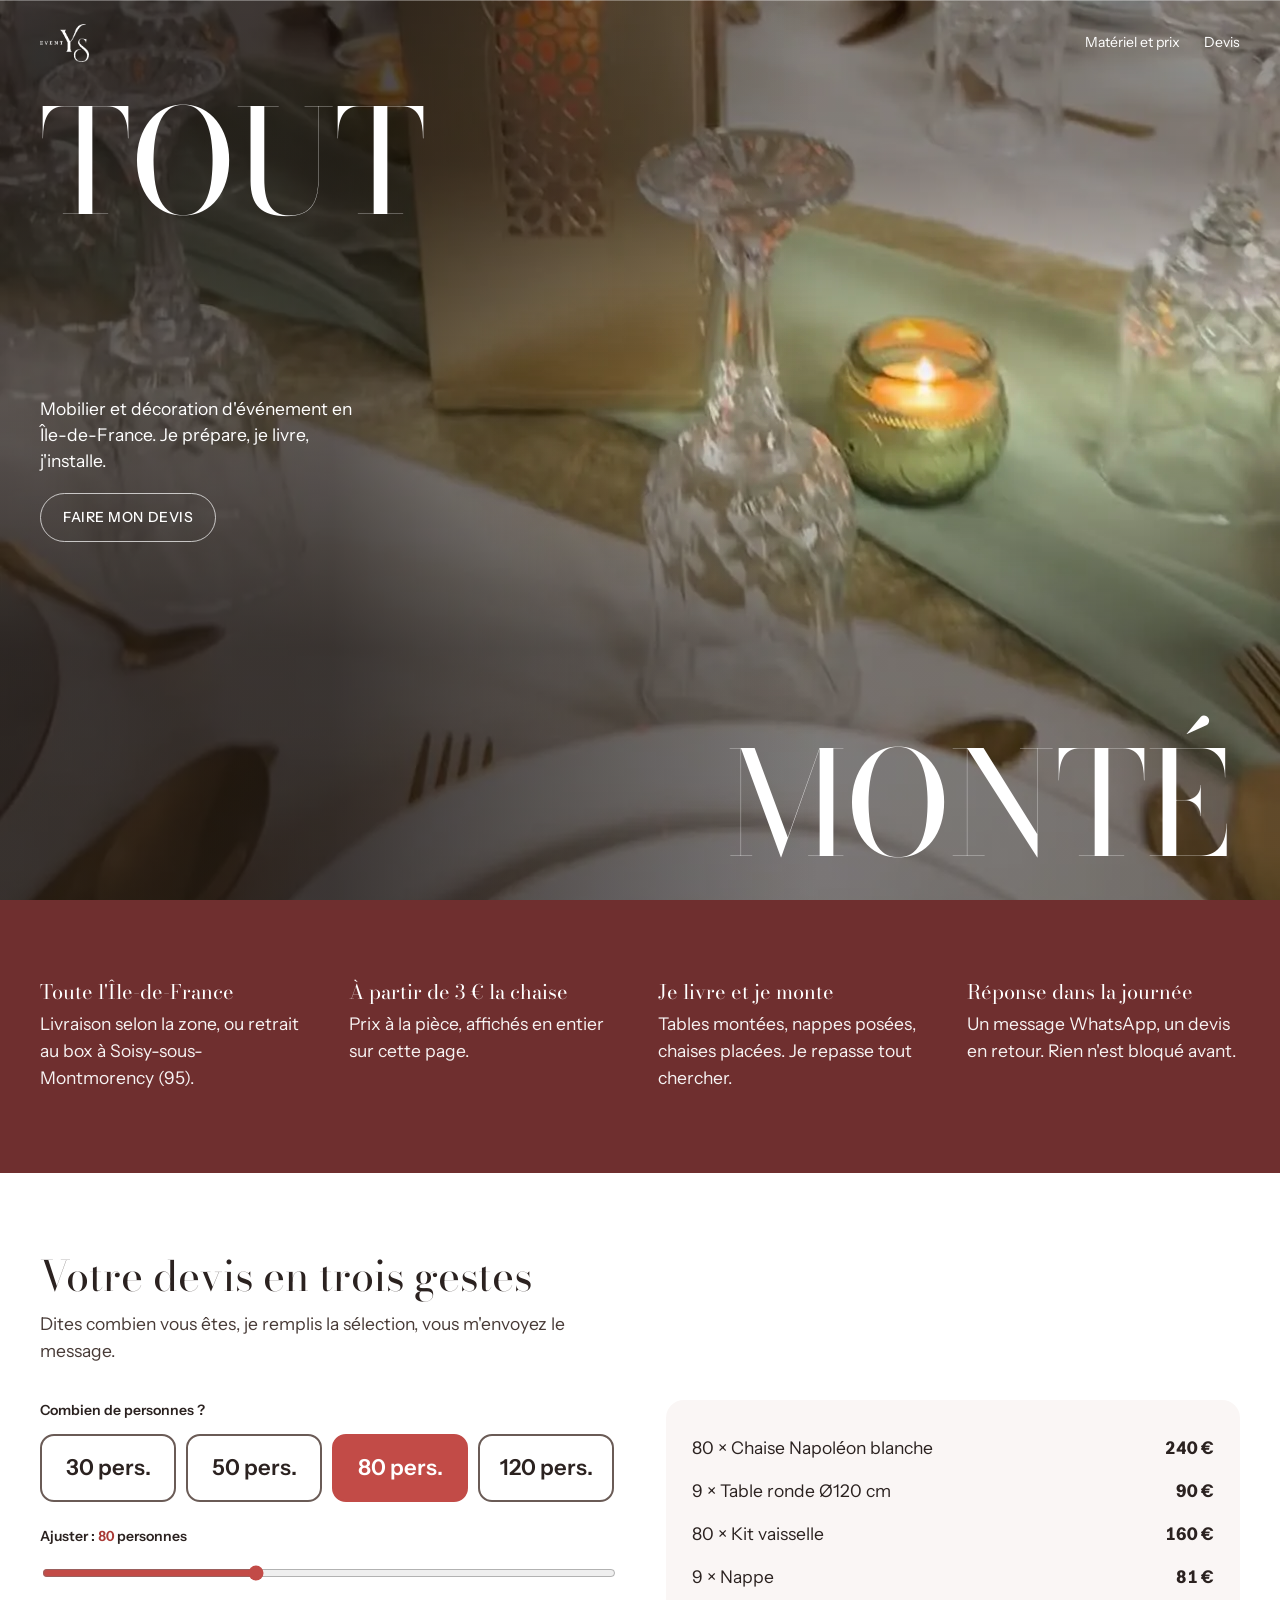
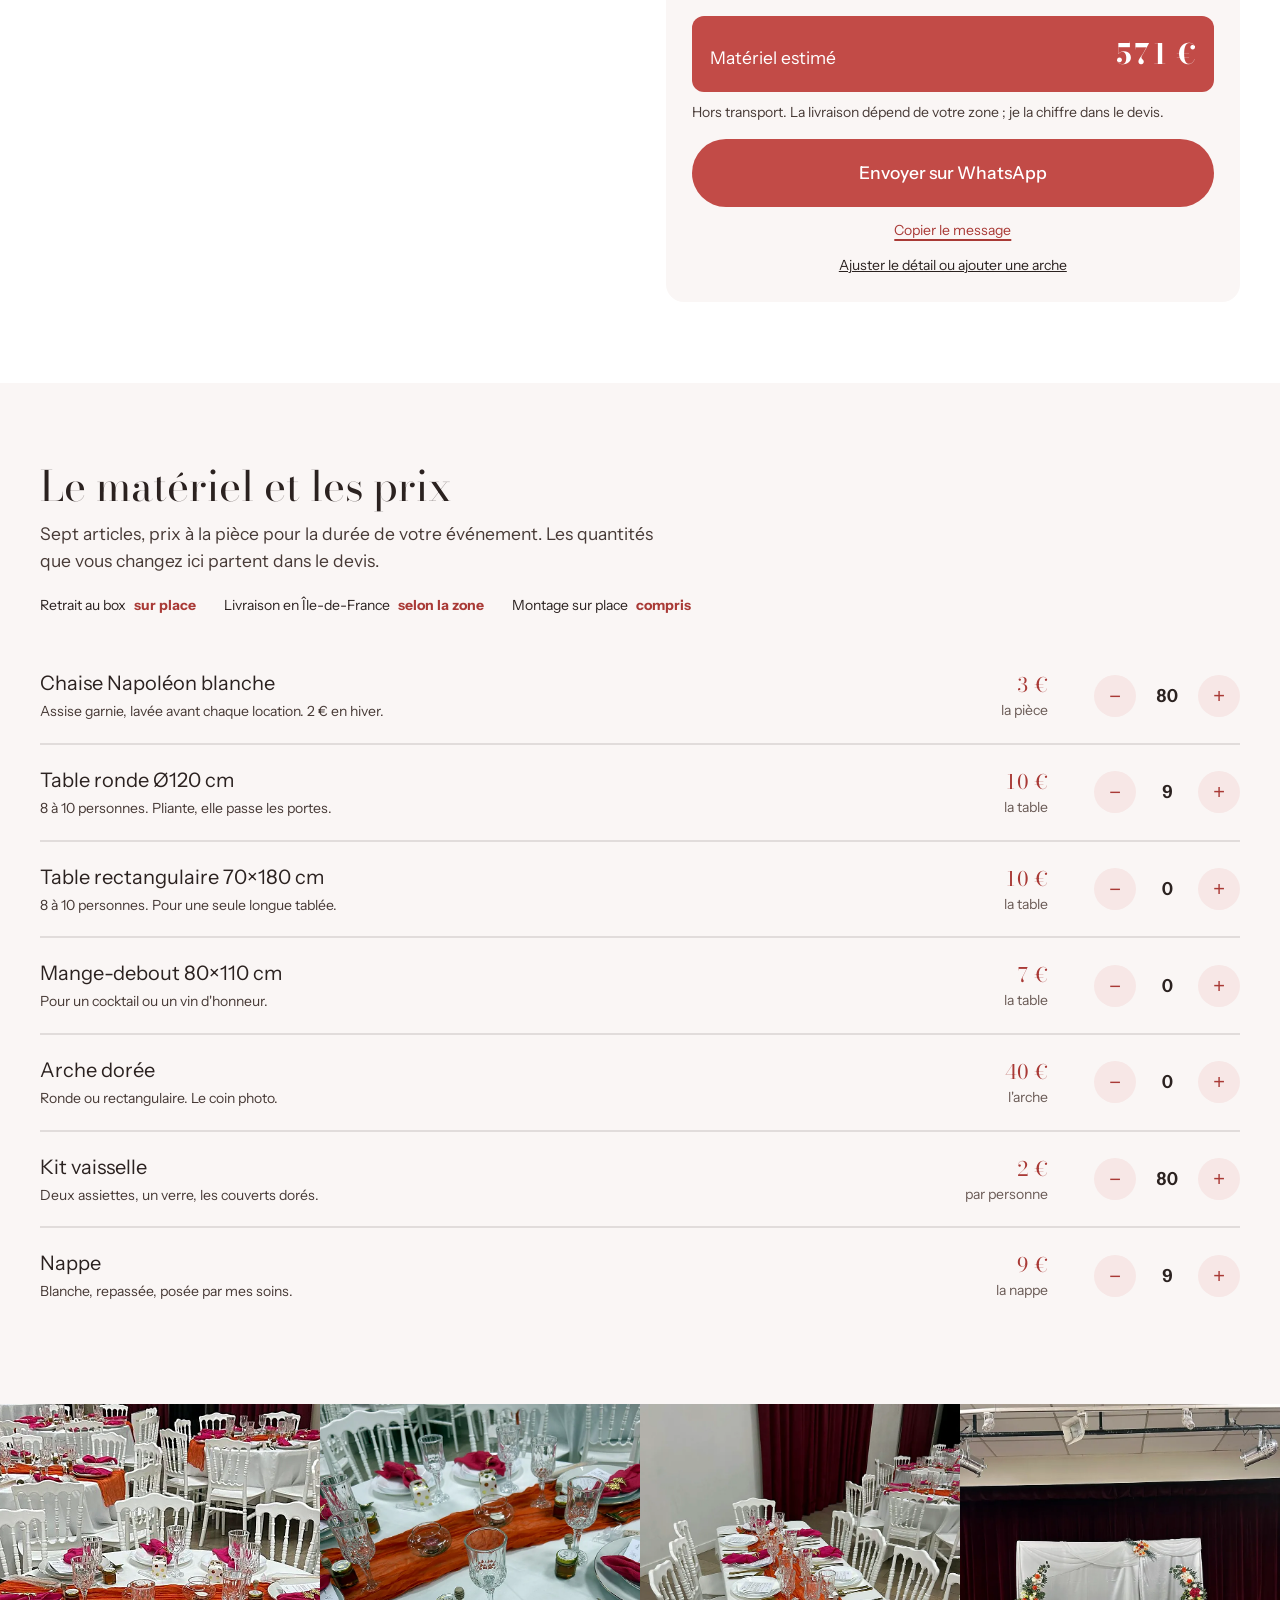
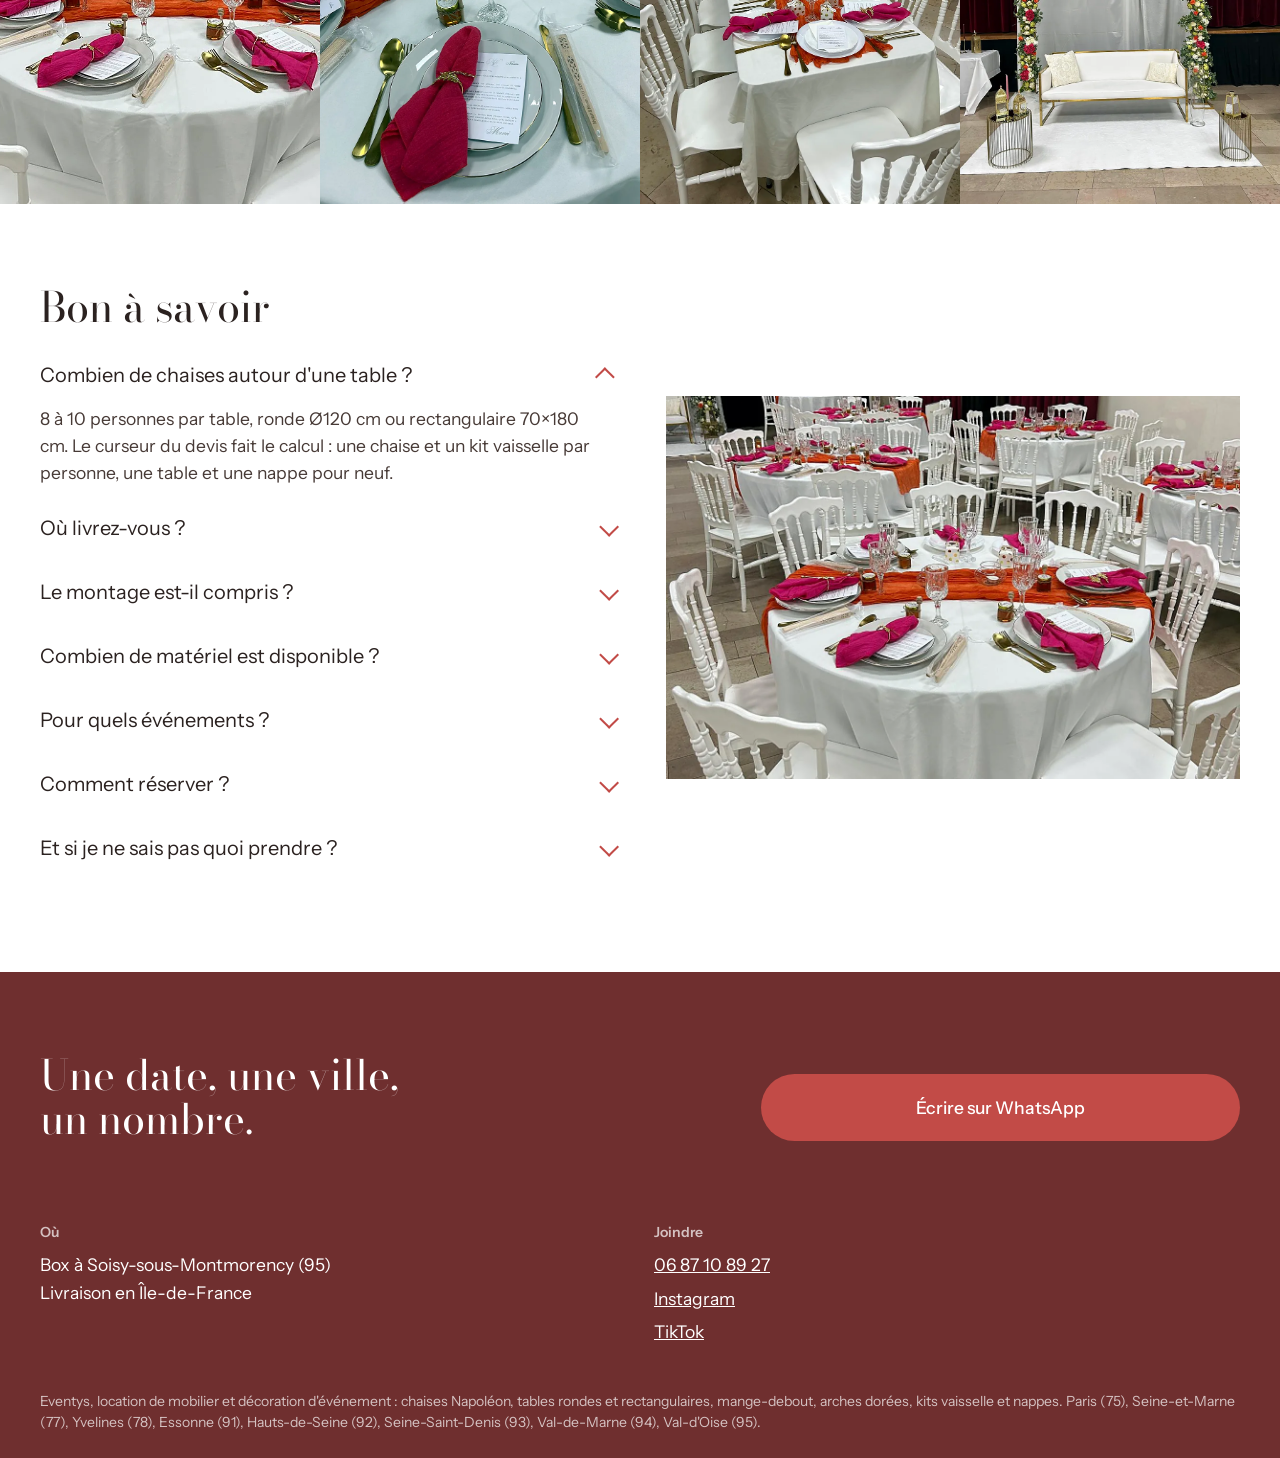
==== commit 0f434a0d: "Mise a jour du numero professionnel (06 87 10 89 27) Co-Authored-By: Claude Sonnet 5 <noreply@anthro" ====
--- a/index.html
+++ b/index.html
@@ -10,6 +10,8 @@
      L'URL du site (canonical, og:url, sitemap) est écrite par
      outils/referencement.py une fois le nom de domaine connu.
      =========================================================== -->
+<link rel="canonical" href="https://eventysparis.fr/">
+<meta property="og:url" content="https://eventysparis.fr/">
 <title>Location de chaises, tables et arches en Île-de-France | Eventys</title>
 <meta name="description" content="Chaises Napoléon dès 3 €, tables rondes et rectangulaires 10 €, arches dorées 40 €, vaisselle et nappes. Livraison, montage et reprise en Île-de-France. Devis sur WhatsApp en trois gestes.">
 <meta name="robots" content="index, follow, max-image-preview:large, max-snippet:-1">
@@ -28,14 +30,14 @@
 <meta property="og:type" content="website">
 <meta property="og:title" content="Location de mobilier d'événement en Île-de-France | Eventys">
 <meta property="og:description" content="Chaises Napoléon dès 3 €, tables, arches dorées, vaisselle. Je prépare, je livre, j'installe.">
-<meta property="og:image" content="assets/img/salle-fuchsia-1200.webp">
+<meta property="og:image" content="https://eventysparis.fr/assets/img/salle-fuchsia-1200.webp">
 <meta property="og:image:width" content="1200">
 <meta property="og:image:height" content="800">
 <meta property="og:image:alt" content="Salle de réception dressée, tables rondes et chaises Napoléon blanches">
 <meta name="twitter:card" content="summary_large_image">
 <meta name="twitter:title" content="Location de mobilier d'événement en Île-de-France | Eventys">
 <meta name="twitter:description" content="Chaises Napoléon dès 3 €, tables, arches dorées, vaisselle. Devis sur WhatsApp.">
-<meta name="twitter:image" content="assets/img/salle-fuchsia-1200.webp">
+<meta name="twitter:image" content="https://eventysparis.fr/assets/img/salle-fuchsia-1200.webp">
 
 <link rel="preconnect" href="https://fonts.googleapis.com">
 <link rel="preconnect" href="https://fonts.gstatic.com" crossorigin>
@@ -55,12 +57,12 @@
   "@graph": [
     {
       "@type": "LocalBusiness",
-      "@id": "#eventys",
+      "@id": "https://eventysparis.fr/#eventys",
       "name": "Eventys",
       "description": "Location de mobilier et de décoration d'événement en Île-de-France : chaises Napoléon, tables rondes et rectangulaires, mange-debout, arches dorées, kits vaisselle et nappes. Livraison, montage sur place et reprise.",
-      "image": "assets/img/salle-fuchsia-1200.webp",
-      "logo": "assets/img/logo.png",
-      "telephone": "+33783825638",
+      "image": "https://eventysparis.fr/assets/img/salle-fuchsia-1200.webp",
+      "logo": "https://eventysparis.fr/assets/img/logo.png",
+      "telephone": "+33687108927",
       "priceRange": "3 € - 40 €",
       "currenciesAccepted": "EUR",
       "address": {
@@ -114,7 +116,7 @@
       "@type": "Service",
       "name": "Location de mobilier d'événement avec livraison et montage",
       "serviceType": "Location de mobilier et décoration d'événement",
-      "provider": { "@id": "#eventys" },
+      "provider": { "@id": "https://eventysparis.fr/#eventys" },
       "areaServed": { "@type": "AdministrativeArea", "name": "Île-de-France" },
       "audience": { "@type": "Audience", "audienceType": "Particuliers organisant un mariage, un anniversaire, des fiançailles, un baptême, un iftar ou une fête de famille" }
     },
@@ -325,7 +327,7 @@
     </div>
     <div>
       <span>Joindre</span>
-      <a href="tel:+33783825638">07 83 82 56 38</a>
+      <a href="tel:+33687108927">06 87 10 89 27</a>
       <a href="https://www.instagram.com/eventys.paris/" target="_blank" rel="noopener">Instagram</a>
       <a href="https://www.tiktok.com/@eventys.paris" target="_blank" rel="noopener">TikTok</a>
     </div>
